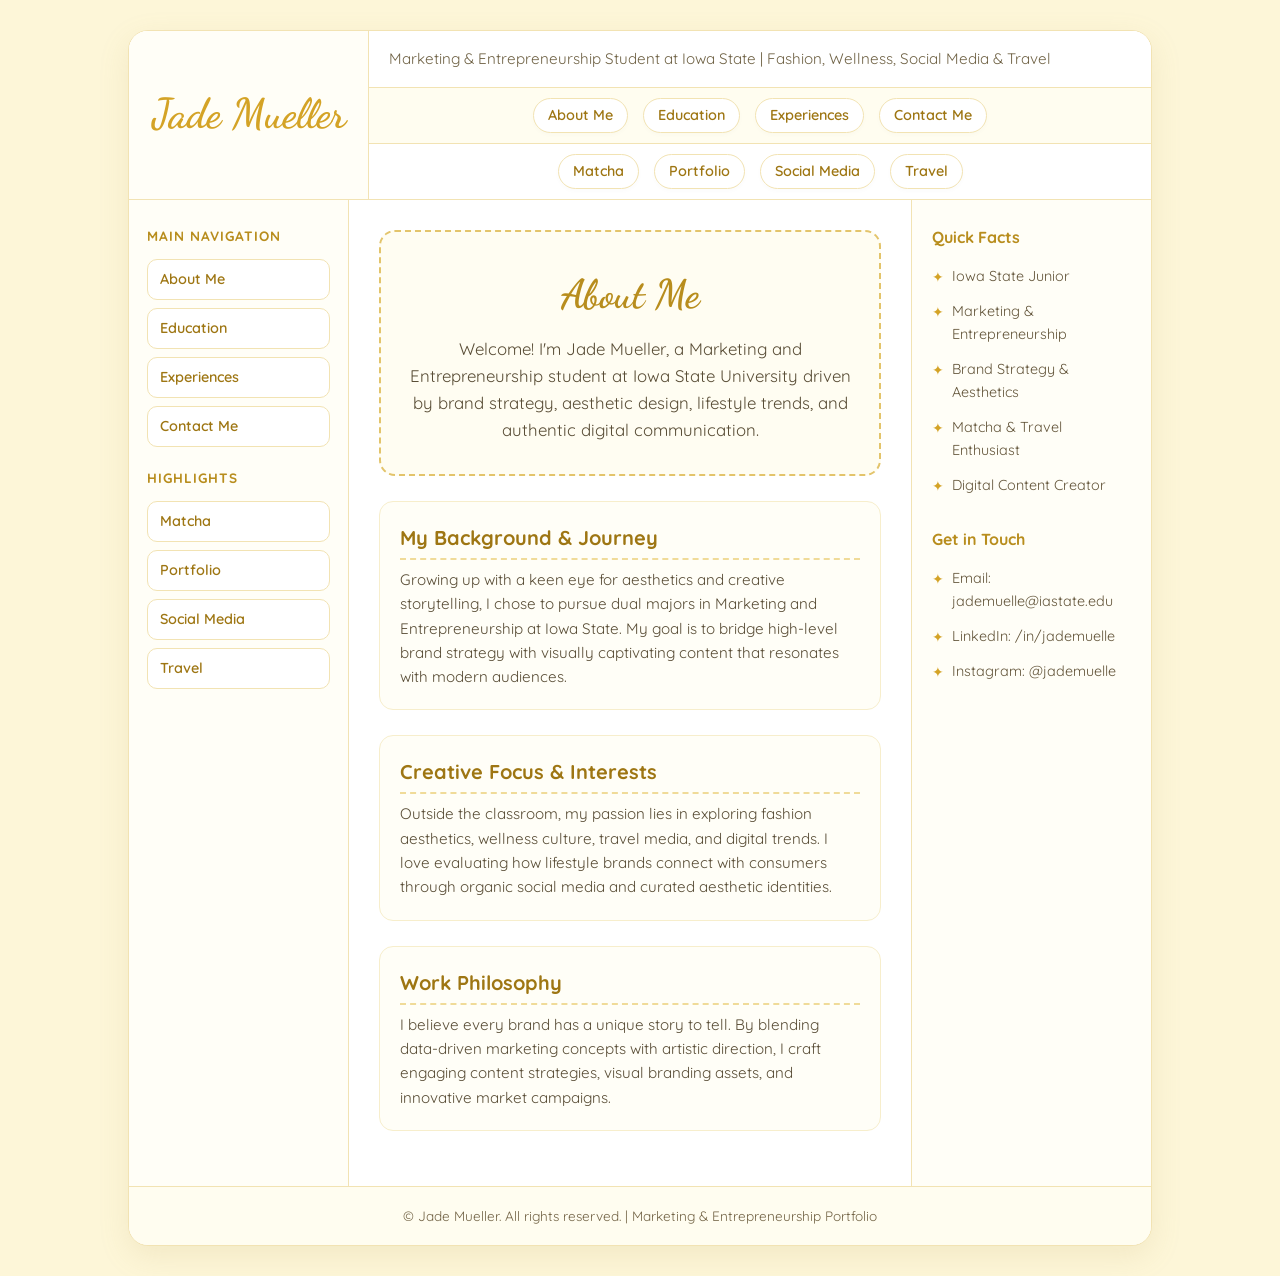
==== about.html @ a15c7503 "Create about.html" ====
<!DOCTYPE html>
<html lang="en">
<head>
  <meta charset="UTF-8">
  <meta name="viewport" content="width=device-width, initial-scale=1.0">
  <title>About | Jade Mueller</title>
  <link rel="stylesheet" href="style.css">
</head>
<body>

  <div class="page-container">
    <!-- Header Grid Matching Diagram -->
    <header class="site-header">
      <div class="logo-area">
        <h1>Jade Mueller</h1>
      </div>
      <div class="header-top-right">
        <div class="banner-info">
          Marketing & Entrepreneurship Student at Iowa State | Fashion, Wellness, Social Media & Travel
        </div>
        <div class="nav-bar-primary" id="primary-nav">
          <!-- Injected by nav.js -->
        </div>
        <div class="nav-bar-secondary" id="secondary-nav">
          <!-- Injected by nav.js -->
        </div>
      </div>
    </header>

    <!-- Main 3-Column Grid -->
    <div class="main-wrapper">
      <!-- Left Sidebar Navigation -->
      <aside class="sidebar-left">
        <div class="sidebar-nav" id="sidebar-nav">
          <!-- Injected by nav.js -->
        </div>
      </aside>

      <!-- Center Main Content -->
      <main class="main-content">
        <!-- Hero Box at Top -->
        <div class="hero-box" id="about">
          <div class="hero-text-container">
            <h2>About Me</h2>
            <p>
              Welcome! I'm Jade Mueller, a Marketing and Entrepreneurship student at Iowa State University driven by brand strategy, aesthetic design, lifestyle trends, and authentic digital communication.
            </p>
          </div>
        </div>

        <article class="content-body">
          <section id="background" class="content-section">
            <h3>My Background & Journey</h3>
            <p>Growing up with a keen eye for aesthetics and creative storytelling, I chose to pursue dual majors in Marketing and Entrepreneurship at Iowa State. My goal is to bridge high-level brand strategy with visually captivating content that resonates with modern audiences.</p>
          </section>

          <section id="passions" class="content-section">
            <h3>Creative Focus & Interests</h3>
            <p>Outside the classroom, my passion lies in exploring fashion aesthetics, wellness culture, travel media, and digital trends. I love evaluating how lifestyle brands connect with consumers through organic social media and curated aesthetic identities.</p>
          </section>

          <section id="approach" class="content-section">
            <h3>Work Philosophy</h3>
            <p>I believe every brand has a unique story to tell. By blending data-driven marketing concepts with artistic direction, I craft engaging content strategies, visual branding assets, and innovative market campaigns.</p>
          </section>
        </article>
      </main>

      <!-- Right Sticky Sidebar -->
      <aside class="sidebar-right">
        <div class="sticky-content">
          <h3>Quick Facts</h3>
          <ul>
            <li>Iowa State Junior</li>
            <li>Marketing & Entrepreneurship</li>
            <li>Brand Strategy & Aesthetics</li>
            <li>Matcha & Travel Enthusiast</li>
            <li>Digital Content Creator</li>
          </ul>

          <h3 id="contact" style="margin-top: 30px;">Get in Touch</h3>
          <ul>
            <li>Email: jademuelle@iastate.edu</li>
            <li>LinkedIn: /in/jademuelle</li>
            <li>Instagram: @jademuelle</li>
          </ul>
        </div>
      </aside>
    </div>

    <!-- Footer -->
    <footer class="site-footer">
      &copy; Jade Mueller. All rights reserved. | Marketing & Entrepreneurship Portfolio
    </footer>
  </div>

  <script src="nav.js"></script>
</body>
</html>
---- style.css ----
/* Import Google Fonts: Dancing Script for cursive name, Quicksand for cute lettering */
@import url('https://fonts.googleapis.com/css2?family=Dancing+Script:wght@600;700&family=Quicksand:wght@500;600;700&display=swap');

* {
  box-sizing: border-box;
  margin: 0;
  padding: 0;
}

body {
  font-family: 'Quicksand', sans-serif;
  background-color: #fdf6d8; /* Soft Butter Yellow Outer Background */
  color: #4a4231;
  line-height: 1.6;
  display: flex;
  justify-content: center;
  min-height: 100vh;
}

/* Page Container: Keeps 10% margins on left and right */
.page-container {
  width: 80%; /* 10% side margins */
  margin: 30px auto;
  background-color: #ffffff; /* Clean White Main Box */
  border-radius: 20px;
  box-shadow: 0 10px 30px rgba(180, 160, 90, 0.15);
  border: 1px solid #f2e3b3;
  display: flex;
  flex-direction: column;
  overflow: hidden;
}

/* Header Grid Matching Wireframe */
.site-header {
  display: grid;
  grid-template-columns: 240px 1fr;
  border-bottom: 1px solid #f2e3b3;
  background-color: #ffffff;
}

.logo-area {
  border-right: 1px solid #f2e3b3;
  padding: 25px 20px;
  display: flex;
  align-items: center;
  justify-content: center;
  text-align: center;
  background-color: #fffef7;
}

.logo-area h1 {
  font-family: 'Dancing Script', cursive; /* Cursive script for name */
  font-size: 2.6rem;
  color: #d4a326; /* Warm golden-yellow cursive tone */
  line-height: 1.1;
}

.header-top-right {
  display: flex;
  flex-direction: column;
}

.banner-info {
  padding: 16px 20px;
  border-bottom: 1px solid #f2e3b3;
  flex-grow: 1;
  font-size: 0.95rem;
  color: #706346;
  background-color: #ffffff;
  display: flex;
  align-items: center;
}

/* Dual Top Navigation Bars */
.nav-bar-primary {
  border-bottom: 1px solid #f2e3b3;
  padding: 10px 20px;
  background-color: #fffdf0;
}

.nav-bar-secondary {
  padding: 10px 20px;
  background-color: #ffffff;
}

.nav-bar-primary nav,
.nav-bar-secondary nav {
  display: flex;
  justify-content: center;
  align-items: center;
  gap: 15px;
  flex-wrap: wrap;
}

a {
  color: #9e7613;
  text-decoration: none;
  font-weight: 600;
  transition: all 0.25s ease;
}

.nav-bar-primary a,
.nav-bar-secondary a {
  padding: 5px 14px;
  border-radius: 20px;
  font-size: 0.9rem;
  background-color: #ffffff;
  border: 1px solid #f2e3b3;
  box-shadow: 0 2px 5px rgba(0,0,0,0.02);
}

.nav-bar-primary a:hover,
.nav-bar-secondary a:hover {
  background-color: #f7e7a8;
  color: #4a3e10;
  border-color: #d4a326;
}

/* 3-Column Body Grid Layout */
.main-wrapper {
  display: grid;
  grid-template-columns: 220px 1fr 240px;
  flex-grow: 1;
}

/* Left Sidebar Navigation */
.sidebar-left {
  border-right: 1px solid #f2e3b3;
  padding: 25px 18px;
  background-color: #fffef7;
}

.sidebar-nav {
  display: flex;
  flex-direction: column;
  gap: 20px;
}

.sidebar-nav .nav-section {
  display: flex;
  flex-direction: column;
  gap: 8px;
}

.sidebar-nav h3 {
  font-size: 0.85rem;
  text-transform: uppercase;
  letter-spacing: 1px;
  color: #b88d1d;
  margin-bottom: 4px;
}

.sidebar-nav a {
  display: block;
  padding: 8px 12px;
  border-radius: 10px;
  font-size: 0.9rem;
  background-color: #ffffff;
  border: 1px solid #f2e3b3;
}

.sidebar-nav a:hover {
  background-color: #fffdf0;
  color: #7a5c0d;
  border-color: #e3c46b;
  transform: translateX(3px);
}

/* Center Content Area */
.main-content {
  padding: 30px;
  background-color: #ffffff;
}

/* Hero Box at Top (Text only, no photo) */
.hero-box {
  border: 2px dashed #e3c46b;
  background-color: #fffdf2;
  border-radius: 16px;
  padding: 30px 25px;
  margin-bottom: 25px;
  text-align: center;
}

.hero-text-container h2 {
  font-family: 'Dancing Script', cursive;
  font-size: 2.5rem;
  color: #b88d1d;
  margin-bottom: 10px;
}

.hero-text-container p {
  font-size: 1.05rem;
  color: #594d36;
  max-width: 650px;
  margin: 0 auto;
}

/* Non-repetitive Content Sections */
.content-section {
  margin-bottom: 25px;
  padding: 20px;
  border-radius: 14px;
  background-color: #fffef7;
  border: 1px solid #f7eecc;
}

.content-section h3 {
  font-size: 1.25rem;
  color: #9e7613;
  margin-bottom: 8px;
  border-bottom: 2px dashed #f0db99;
  padding-bottom: 4px;
}

.content-section p {
  color: #594d36;
  font-size: 0.95rem;
}

/* Right Sidebar Sticky Content */
.sidebar-right {
  border-left: 1px solid #f2e3b3;
  padding: 25px 20px;
  background-color: #fffef7;
}

.sticky-content {
  position: sticky;
  top: 25px;
}

.sticky-content h3 {
  font-size: 1rem;
  color: #b88d1d;
  margin-bottom: 14px;
}

.sticky-content ul {
  list-style-type: none;
  padding-left: 0;
}

.sticky-content li {
  margin-bottom: 12px;
  padding-left: 20px;
  position: relative;
  font-size: 0.9rem;
  color: #63553a;
}

.sticky-content li::before {
  content: "✦";
  color: #d4a326;
  font-size: 0.85rem;
  position: absolute;
  left: 0;
  top: 1px;
}

/* Footer */
.site-footer {
  border-top: 1px solid #f2e3b3;
  padding: 18px 20px;
  text-align: center;
  font-size: 0.85rem;
  color: #736446;
  background-color: #fffdf0;
}

/* Responsive adjust for smaller screens */
@media (max-width: 900px) {
  .page-container {
    width: 94%;
  }

  .site-header {
    grid-template-columns: 1fr;
  }

  .logo-area {
    border-right: none;
    border-bottom: 1px solid #f2e3b3;
  }

  .main-wrapper {
    grid-template-columns: 1fr;
  }

  .sidebar-left, .sidebar-right {
    border-left: none;
    border-right: none;
    border-bottom: 1px solid #f2e3b3;
  }
}
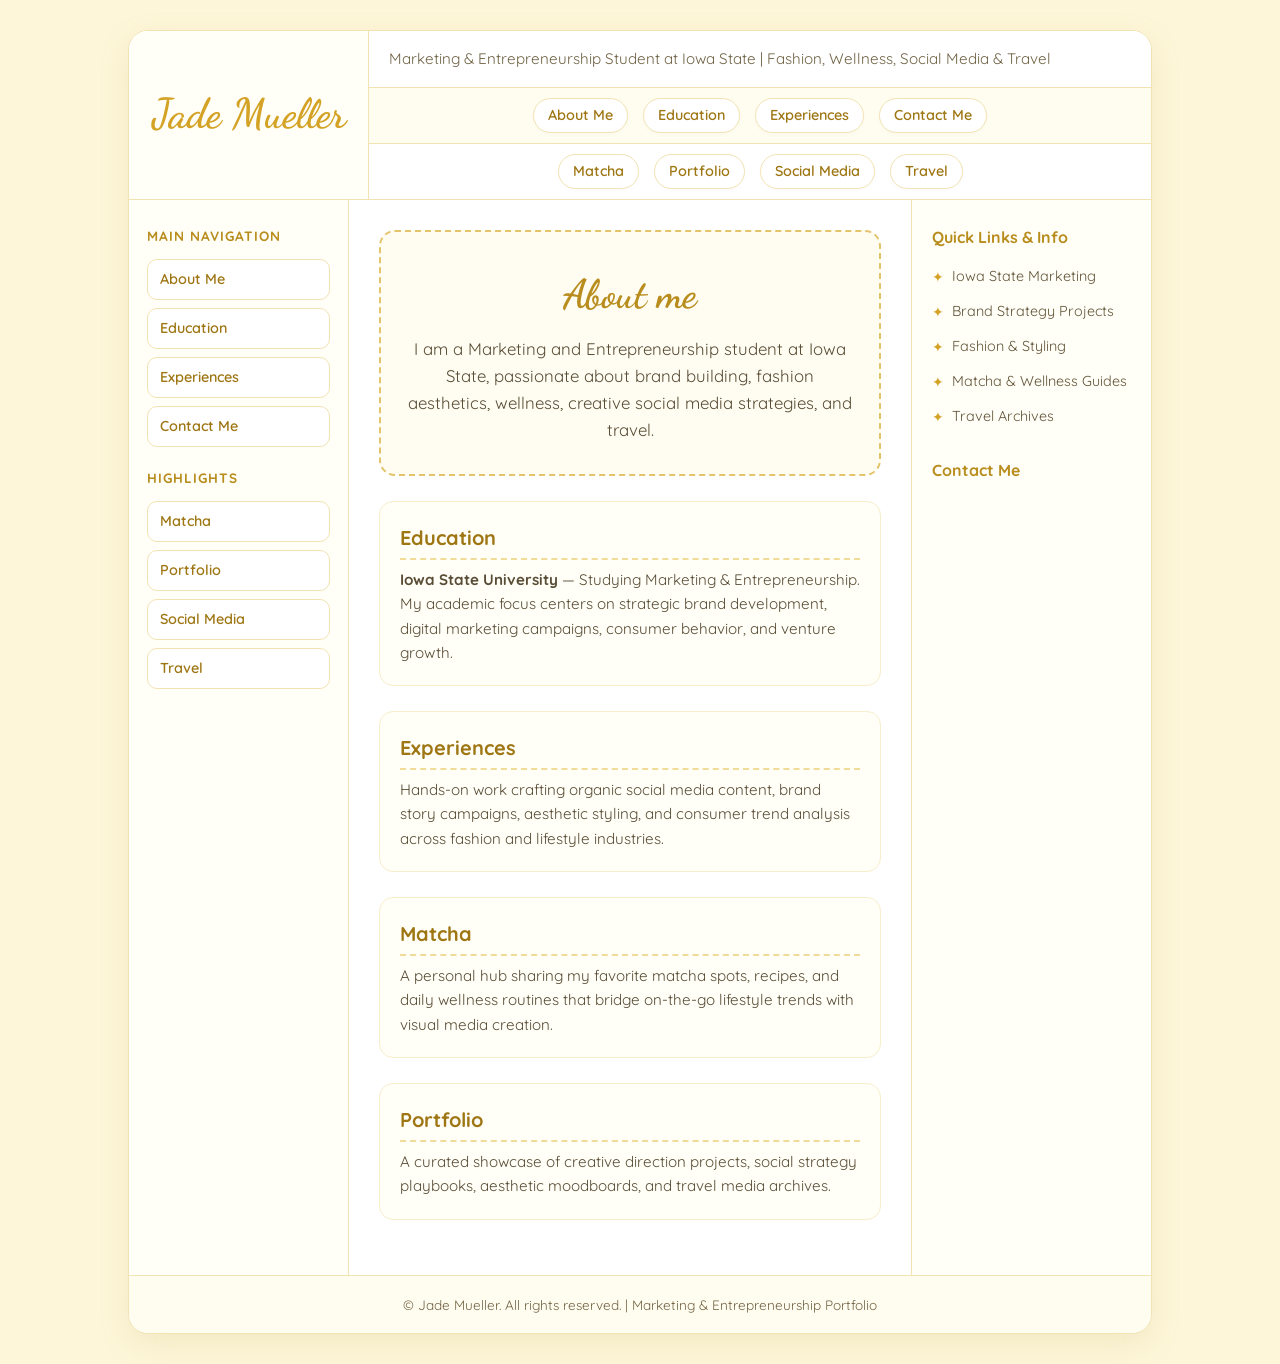
==== commit d9dda567: "Update about.html" ====
--- a/about.html
+++ b/about.html
@@ -3,7 +3,7 @@
 <head>
   <meta charset="UTF-8">
   <meta name="viewport" content="width=device-width, initial-scale=1.0">
-  <title>About | Jade Mueller</title>
+  <title>Jade Mueller | Marketing & Entrepreneurship</title>
   <link rel="stylesheet" href="style.css">
 </head>
 <body>
@@ -41,27 +41,32 @@
         <!-- Hero Box at Top -->
         <div class="hero-box" id="about">
           <div class="hero-text-container">
-            <h2>About Me</h2>
+            <h2>About me </h2>
             <p>
-              Welcome! I'm Jade Mueller, a Marketing and Entrepreneurship student at Iowa State University driven by brand strategy, aesthetic design, lifestyle trends, and authentic digital communication.
+              I am a Marketing and Entrepreneurship student at Iowa State, passionate about brand building, fashion aesthetics, wellness, creative social media strategies, and travel.
             </p>
           </div>
         </div>
 
         <article class="content-body">
-          <section id="background" class="content-section">
-            <h3>My Background & Journey</h3>
-            <p>Growing up with a keen eye for aesthetics and creative storytelling, I chose to pursue dual majors in Marketing and Entrepreneurship at Iowa State. My goal is to bridge high-level brand strategy with visually captivating content that resonates with modern audiences.</p>
+          <section id="education" class="content-section">
+            <h3>Education</h3>
+            <p><strong>Iowa State University</strong> — Studying Marketing & Entrepreneurship. My academic focus centers on strategic brand development, digital marketing campaigns, consumer behavior, and venture growth.</p>
           </section>
 
-          <section id="passions" class="content-section">
-            <h3>Creative Focus & Interests</h3>
-            <p>Outside the classroom, my passion lies in exploring fashion aesthetics, wellness culture, travel media, and digital trends. I love evaluating how lifestyle brands connect with consumers through organic social media and curated aesthetic identities.</p>
+          <section id="experiences" class="content-section">
+            <h3>Experiences</h3>
+            <p>Hands-on work crafting organic social media content, brand story campaigns, aesthetic styling, and consumer trend analysis across fashion and lifestyle industries.</p>
           </section>
 
-          <section id="approach" class="content-section">
-            <h3>Work Philosophy</h3>
-            <p>I believe every brand has a unique story to tell. By blending data-driven marketing concepts with artistic direction, I craft engaging content strategies, visual branding assets, and innovative market campaigns.</p>
+          <section id="matcha" class="content-section">
+            <h3>Matcha</h3>
+            <p>A personal hub sharing my favorite matcha spots, recipes, and daily wellness routines that bridge on-the-go lifestyle trends with visual media creation.</p>
+          </section>
+
+          <section id="portfolio" class="content-section">
+            <h3>Portfolio</h3>
+            <p>A curated showcase of creative direction projects, social strategy playbooks, aesthetic moodboards, and travel media archives.</p>
           </section>
         </article>
       </main>
@@ -69,20 +74,18 @@
       <!-- Right Sticky Sidebar -->
       <aside class="sidebar-right">
         <div class="sticky-content">
-          <h3>Quick Facts</h3>
+          <h3>Quick Links & Info</h3>
           <ul>
-            <li>Iowa State Junior</li>
-            <li>Marketing & Entrepreneurship</li>
-            <li>Brand Strategy & Aesthetics</li>
-            <li>Matcha & Travel Enthusiast</li>
-            <li>Digital Content Creator</li>
+            <li>Iowa State Marketing</li>
+            <li>Brand Strategy Projects</li>
+            <li>Fashion & Styling</li>
+            <li>Matcha & Wellness Guides</li>
+            <li>Travel Archives</li>
           </ul>
 
-          <h3 id="contact" style="margin-top: 30px;">Get in Touch</h3>
+          <h3 id="contact" style="margin-top: 30px;">Contact Me</h3>
           <ul>
-            <li>Email: jademuelle@iastate.edu</li>
-            <li>LinkedIn: /in/jademuelle</li>
-            <li>Instagram: @jademuelle</li>
+
           </ul>
         </div>
       </aside>
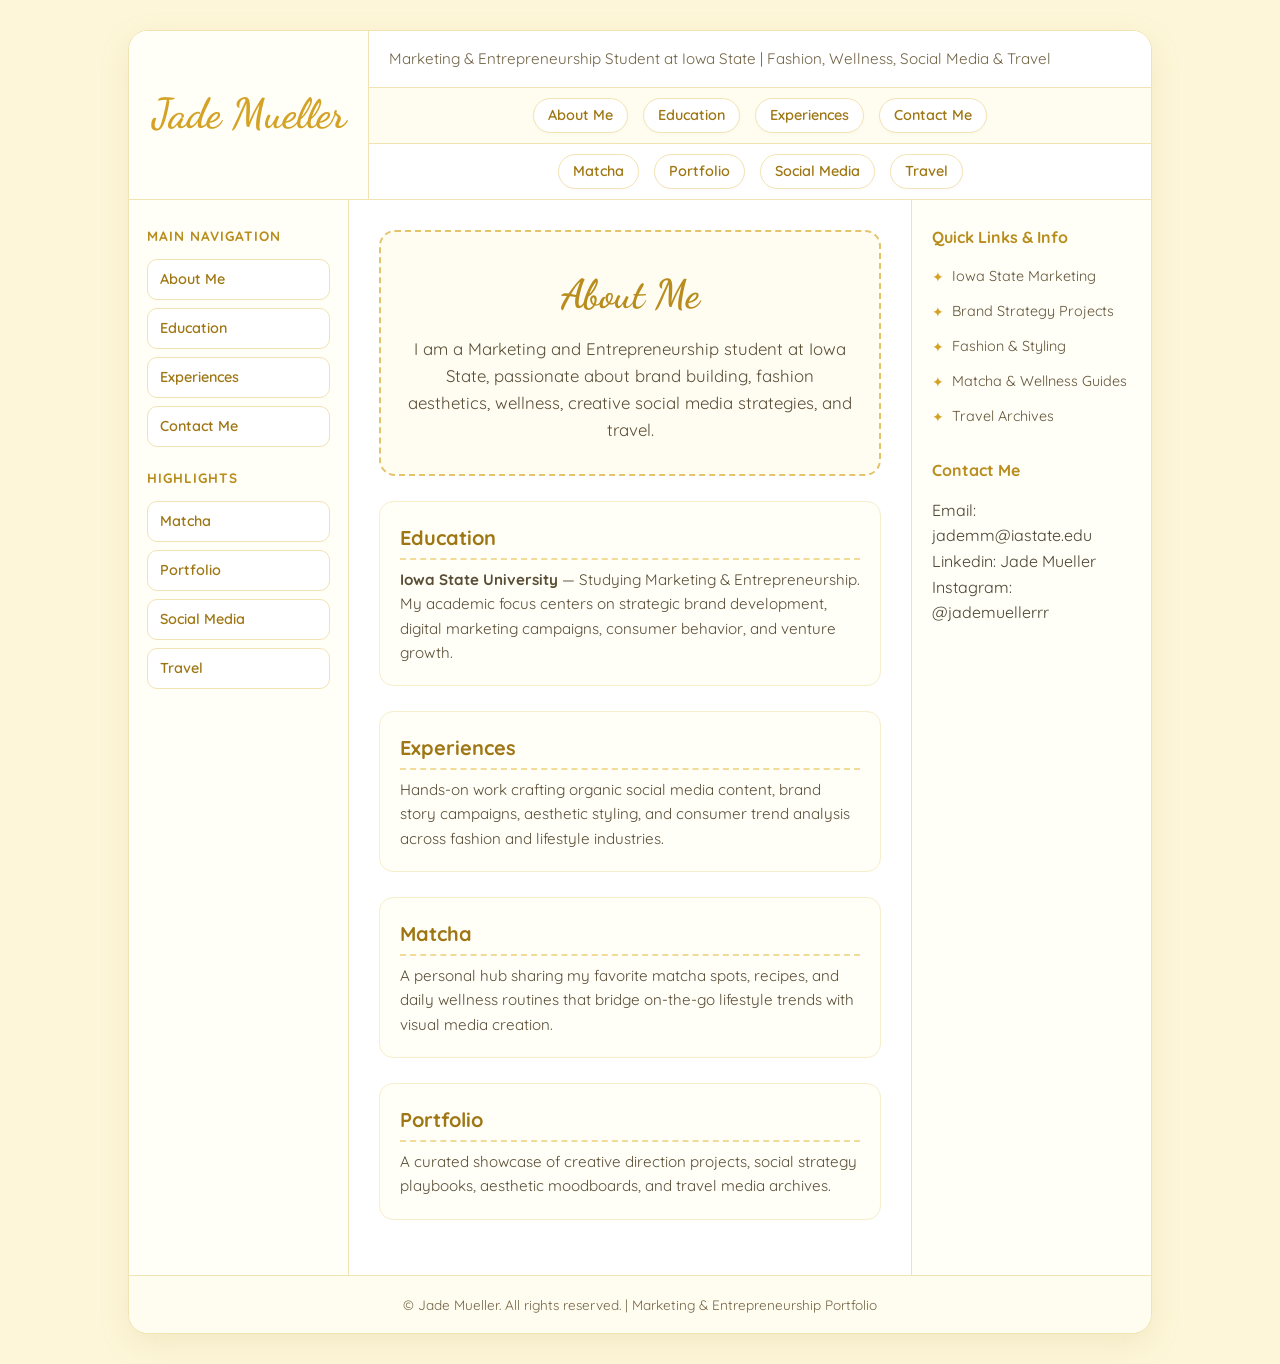
==== commit 417802a7: "Update about.html" ====
--- a/about.html
+++ b/about.html
@@ -41,7 +41,7 @@
         <!-- Hero Box at Top -->
         <div class="hero-box" id="about">
           <div class="hero-text-container">
-            <h2>About me </h2>
+            <h2>About Me </h2>
             <p>
               I am a Marketing and Entrepreneurship student at Iowa State, passionate about brand building, fashion aesthetics, wellness, creative social media strategies, and travel.
             </p>
@@ -84,7 +84,9 @@
           </ul>
 
           <h3 id="contact" style="margin-top: 30px;">Contact Me</h3>
-          <ul>
+          <ul> Email: jademm@iastate.edu
+              Linkedin: Jade Mueller
+              Instagram: @jademuellerrr
 
           </ul>
         </div>
